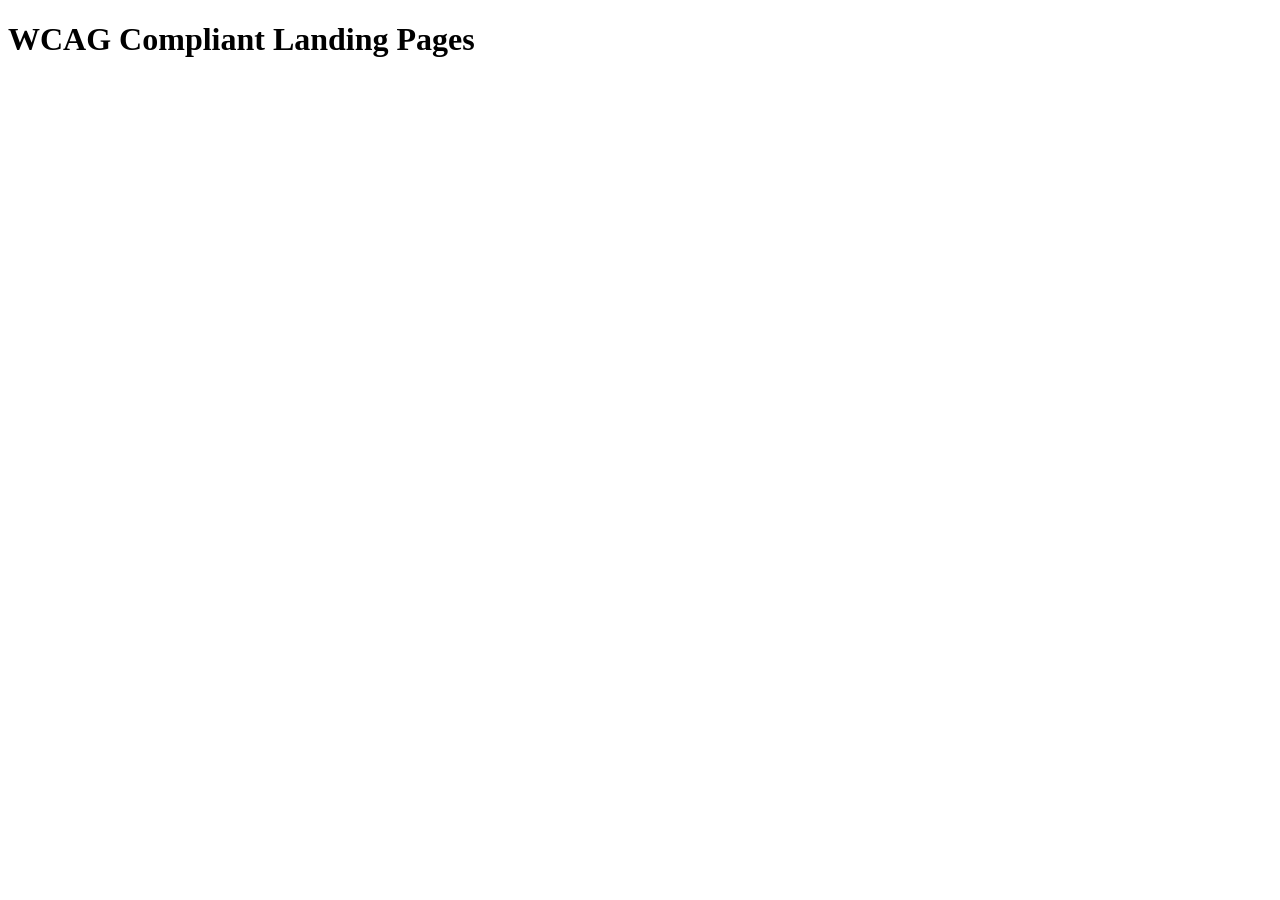
==== index.html @ 51054ad3 "Initial Commit" ====
<!doctype html>
<html lang="en">
  <head>
    <meta charset="UTF-8" />
    <meta name="viewport" content="width=device-width, initial-scale=1.0" />
    <title>Home</title>
  </head>
  <body>
    <h1>WCAG Compliant Landing Pages</h1>
  </body>
</html>
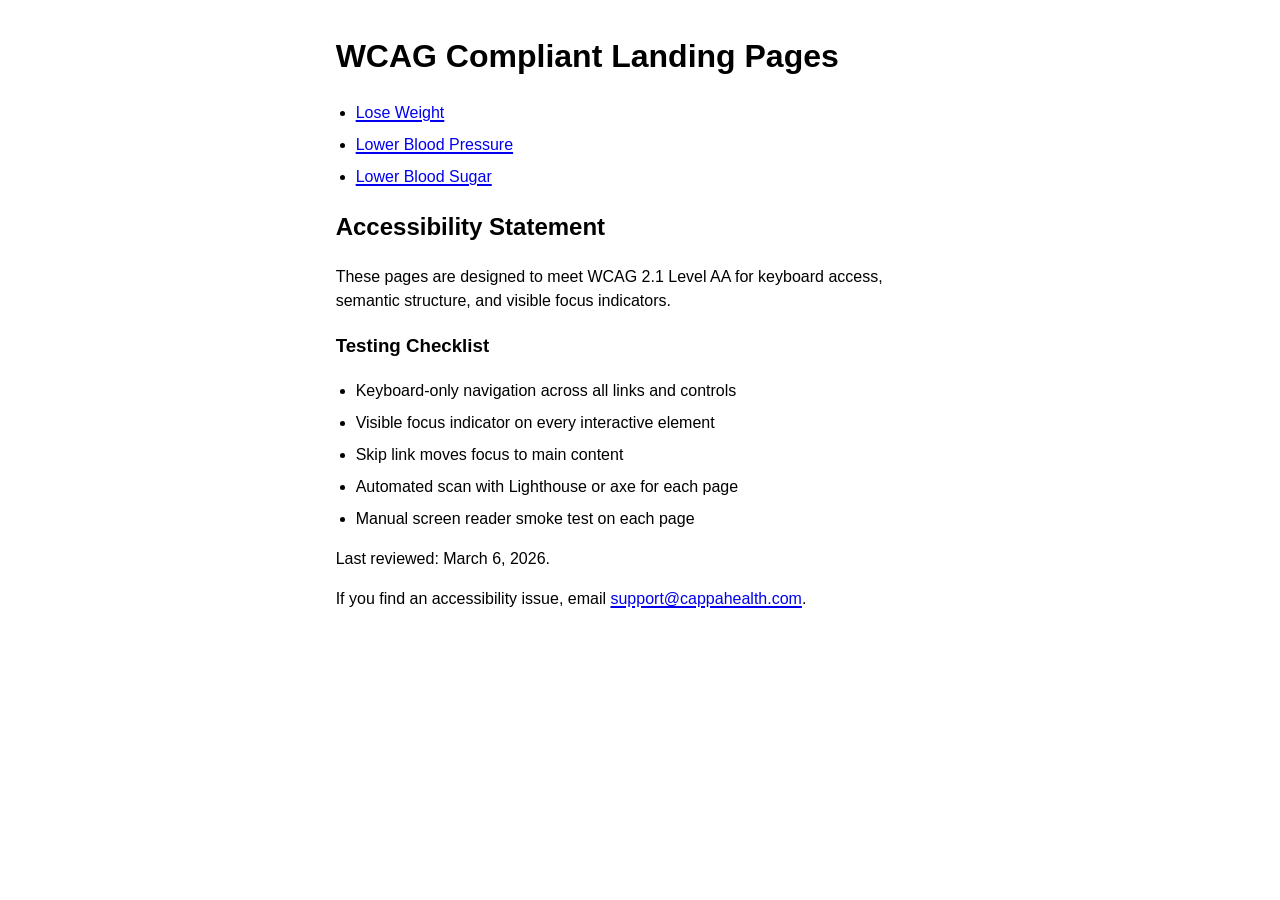
==== commit 019ede4f: "building initial layout" ====
--- a/index.html
+++ b/index.html
@@ -4,8 +4,50 @@
     <meta charset="UTF-8" />
     <meta name="viewport" content="width=device-width, initial-scale=1.0" />
     <title>Home</title>
+    <link rel="stylesheet" href="web.css" />
   </head>
   <body>
-    <h1>WCAG Compliant Landing Pages</h1>
+    <a class="skip-link" href="#main-content">Skip to main content</a>
+    <main id="main-content">
+      <h1>WCAG Compliant Landing Pages</h1>
+      <nav aria-label="Program landing pages">
+        <ul>
+          <li>
+            <a href="program_landings/lose_weight.html">Lose Weight</a>
+          </li>
+          <li>
+            <a href="program_landings/lower_blood_pressure.html"
+              >Lower Blood Pressure</a
+            >
+          </li>
+          <li>
+            <a href="program_landings/lower_blood_sugar.html"
+              >Lower Blood Sugar</a
+            >
+          </li>
+        </ul>
+      </nav>
+
+      <section aria-labelledby="accessibility-statement-title">
+        <h2 id="accessibility-statement-title">Accessibility Statement</h2>
+        <p>
+          These pages are designed to meet WCAG 2.1 Level AA for keyboard
+          access, semantic structure, and visible focus indicators.
+        </p>
+        <h3>Testing Checklist</h3>
+        <ul>
+          <li>Keyboard-only navigation across all links and controls</li>
+          <li>Visible focus indicator on every interactive element</li>
+          <li>Skip link moves focus to main content</li>
+          <li>Automated scan with Lighthouse or axe for each page</li>
+          <li>Manual screen reader smoke test on each page</li>
+        </ul>
+        <p>Last reviewed: March 6, 2026.</p>
+        <p>
+          If you find an accessibility issue, email
+          <a href="mailto:support@cappahealth.com">support@cappahealth.com</a>.
+        </p>
+      </section>
+    </main>
   </body>
 </html>
--- a/web.css
+++ b/web.css
@@ -0,0 +1,55 @@
+* {
+  box-sizing: border-box;
+}
+
+html,
+body {
+  margin: 0;
+  padding: 0;
+}
+
+body {
+  font-family:
+    -apple-system, BlinkMacSystemFont, "Segoe UI", Roboto, Helvetica, Arial,
+    sans-serif;
+  line-height: 1.5;
+  max-width: 72ch;
+  margin: 0 auto;
+  padding: 2rem 1rem;
+}
+
+h1 {
+  margin-top: 0;
+}
+
+a {
+  text-decoration-thickness: 0.12em;
+  text-underline-offset: 0.15em;
+}
+
+a:focus-visible,
+.skip-link:focus-visible {
+  outline: 3px solid currentColor;
+  outline-offset: 3px;
+}
+
+.skip-link {
+  position: absolute;
+  left: -9999px;
+  top: auto;
+}
+
+.skip-link:focus,
+.skip-link:focus-visible {
+  left: 1rem;
+  top: 1rem;
+  padding: 0.5rem 0.75rem;
+}
+
+ul {
+  padding-left: 1.25rem;
+}
+
+li + li {
+  margin-top: 0.5rem;
+}
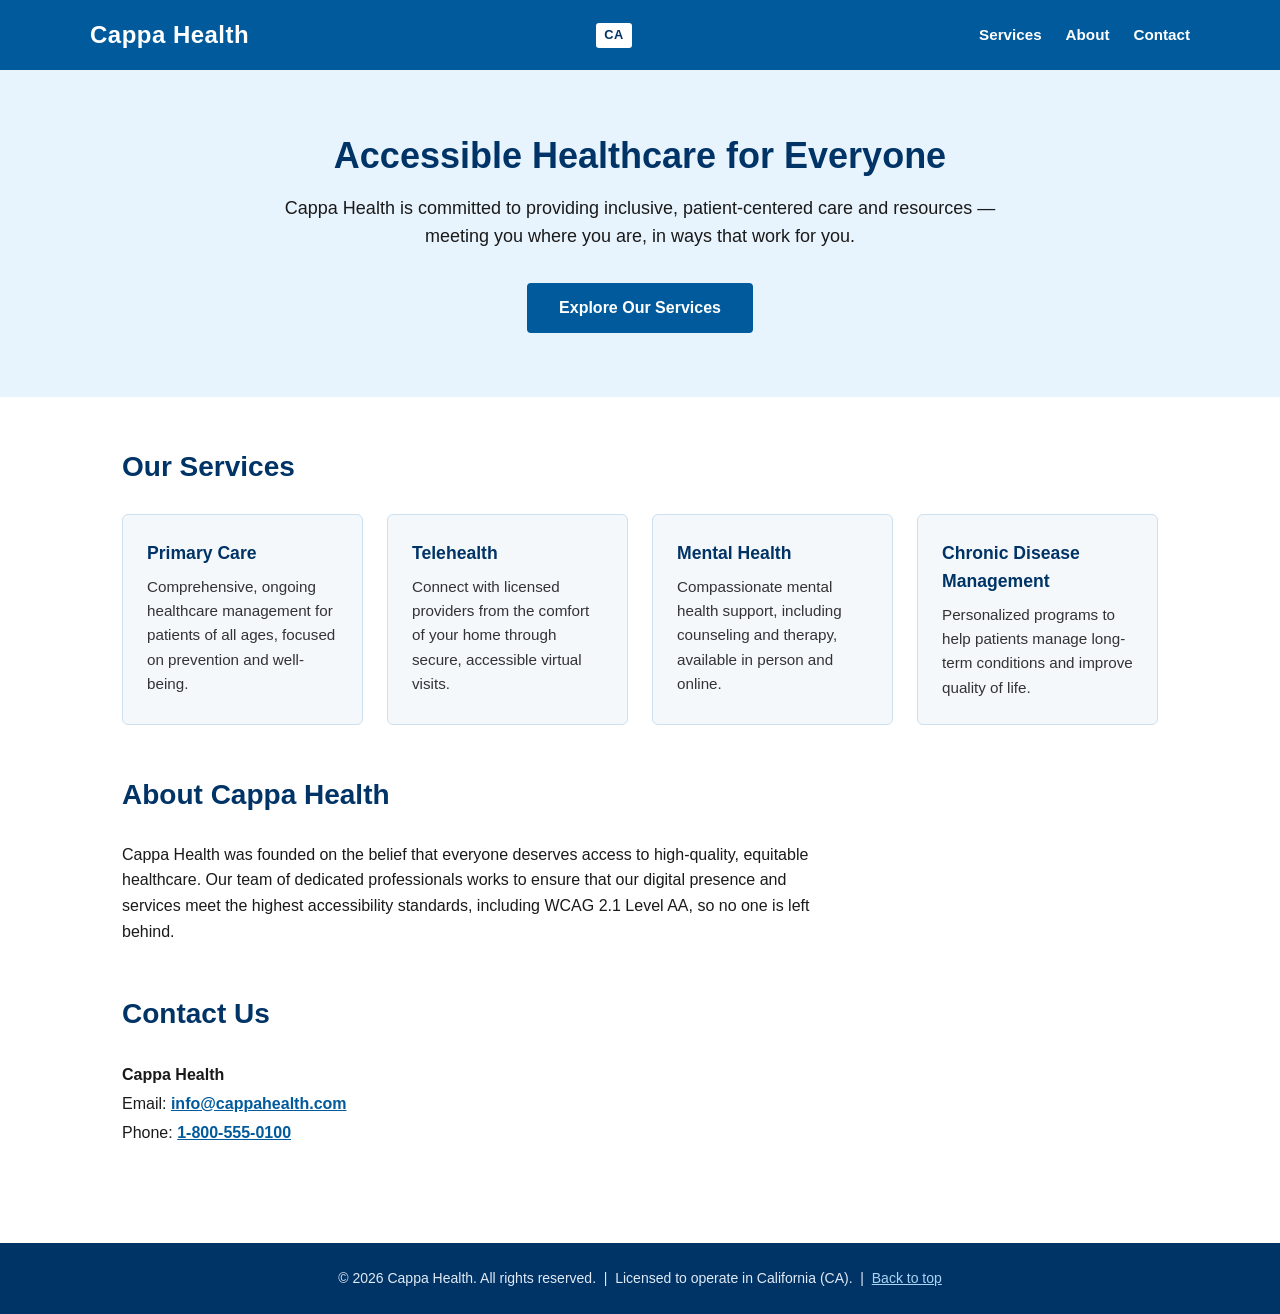
==== commit 496f77d1: "Add landing-config.js with stateSymbol and wire it into index.html/web.css Co-authored-by: JerryEden" ====
--- a/index.html
+++ b/index.html
@@ -1,53 +1,152 @@
-<!doctype html>
+<!DOCTYPE html>
 <html lang="en">
   <head>
     <meta charset="UTF-8" />
     <meta name="viewport" content="width=device-width, initial-scale=1.0" />
-    <title>Home</title>
+    <meta name="description" content="Cappa Health — WCAG-compliant healthcare services and resources for patients and providers." />
+    <title>Cappa Health</title>
     <link rel="stylesheet" href="web.css" />
+    <!-- Landing configuration — load before page scripts -->
+    <script src="landing-config.js"></script>
   </head>
   <body>
+
+    <!-- Skip navigation link (WCAG 2.4.1) -->
     <a class="skip-link" href="#main-content">Skip to main content</a>
+
+    <!-- ===== Header ===== -->
+    <header role="banner">
+      <div class="header-inner">
+        <a class="site-logo" href="/" aria-label="Cappa Health home">Cappa Health</a>
+        <span id="state-badge" class="state-badge" aria-label="State: California" title="California" data-config="stateSymbol">CA</span>
+        <nav aria-label="Main navigation">
+          <ul>
+            <li><a href="#services">Services</a></li>
+            <li><a href="#about">About</a></li>
+            <li><a href="#contact">Contact</a></li>
+          </ul>
+        </nav>
+      </div>
+    </header>
+
+    <!-- ===== Hero ===== -->
+    <section class="hero" aria-labelledby="hero-heading">
+      <div class="hero-inner">
+        <h1 id="hero-heading">Accessible Healthcare for Everyone</h1>
+        <p>
+          Cappa Health is committed to providing inclusive, patient-centered care
+          and resources — meeting you where you are, in ways that work for you.
+        </p>
+        <a class="btn-primary" href="#services">Explore Our Services</a>
+      </div>
+    </section>
+
+    <!-- ===== Main Content ===== -->
     <main id="main-content">
-      <h1>WCAG Compliant Landing Pages</h1>
-      <nav aria-label="Program landing pages">
-        <ul>
-          <li>
-            <a href="program_landings/lose_weight.html">Lose Weight</a>
-          </li>
-          <li>
-            <a href="program_landings/lower_blood_pressure.html"
-              >Lower Blood Pressure</a
-            >
-          </li>
-          <li>
-            <a href="program_landings/lower_blood_sugar.html"
-              >Lower Blood Sugar</a
-            >
-          </li>
-        </ul>
-      </nav>
 
-      <section aria-labelledby="accessibility-statement-title">
-        <h2 id="accessibility-statement-title">Accessibility Statement</h2>
+      <!-- Services -->
+      <section id="services" class="services" aria-labelledby="services-heading">
+        <h2 id="services-heading">Our Services</h2>
+        <div class="services-grid">
+          <article class="service-card">
+            <h3>Primary Care</h3>
+            <p>Comprehensive, ongoing healthcare management for patients of all ages, focused on prevention and well-being.</p>
+          </article>
+          <article class="service-card">
+            <h3>Telehealth</h3>
+            <p>Connect with licensed providers from the comfort of your home through secure, accessible virtual visits.</p>
+          </article>
+          <article class="service-card">
+            <h3>Mental Health</h3>
+            <p>Compassionate mental health support, including counseling and therapy, available in person and online.</p>
+          </article>
+          <article class="service-card">
+            <h3>Chronic Disease Management</h3>
+            <p>Personalized programs to help patients manage long-term conditions and improve quality of life.</p>
+          </article>
+        </div>
+      </section>
+
+      <!-- About -->
+      <section id="about" class="about" aria-labelledby="about-heading">
+        <h2 id="about-heading">About Cappa Health</h2>
         <p>
-          These pages are designed to meet WCAG 2.1 Level AA for keyboard
-          access, semantic structure, and visible focus indicators.
-        </p>
-        <h3>Testing Checklist</h3>
-        <ul>
-          <li>Keyboard-only navigation across all links and controls</li>
-          <li>Visible focus indicator on every interactive element</li>
-          <li>Skip link moves focus to main content</li>
-          <li>Automated scan with Lighthouse or axe for each page</li>
-          <li>Manual screen reader smoke test on each page</li>
-        </ul>
-        <p>Last reviewed: March 6, 2026.</p>
-        <p>
-          If you find an accessibility issue, email
-          <a href="mailto:support@cappahealth.com">support@cappahealth.com</a>.
+          Cappa Health was founded on the belief that everyone deserves access to
+          high-quality, equitable healthcare. Our team of dedicated professionals
+          works to ensure that our digital presence and services meet the highest
+          accessibility standards, including WCAG 2.1 Level AA, so no one is left
+          behind.
         </p>
       </section>
+
+      <!-- Contact -->
+      <section id="contact" class="contact" aria-labelledby="contact-heading">
+        <h2 id="contact-heading">Contact Us</h2>
+        <address>
+          <strong>Cappa Health</strong><br />
+          Email: <a id="contact-email" href="mailto:info@cappahealth.com">info@cappahealth.com</a><br />
+          Phone: <a id="contact-phone" href="tel:+18005550100">1-800-555-0100</a>
+        </address>
+      </section>
+
     </main>
+
+    <!-- ===== Footer ===== -->
+    <footer role="contentinfo">
+      <p>
+        &copy; <span id="year"></span> <span id="footer-org">Cappa Health</span>. All rights reserved.
+        &nbsp;|&nbsp;
+        <span id="state-notice">Licensed to operate in California (CA).</span>
+        &nbsp;|&nbsp;
+        <a href="#main-content">Back to top</a>
+      </p>
+    </footer>
+
+    <script>
+      // Apply landing configuration values to the page.
+      (function applyConfig(cfg) {
+        // Year in footer copyright
+        document.getElementById('year').textContent = new Date().getFullYear();
+
+        // Page <title> with state symbol
+        document.title = cfg.orgName + ' — ' + cfg.stateSymbol;
+
+        // Header logo text
+        var logo = document.querySelector('.site-logo');
+        if (logo) logo.textContent = cfg.orgName;
+
+        // State badge in header
+        var stateBadge = document.getElementById('state-badge');
+        if (stateBadge) {
+          stateBadge.textContent = cfg.stateSymbol;
+          stateBadge.setAttribute('title', cfg.stateName);
+          stateBadge.setAttribute('aria-label', 'State: ' + cfg.stateName);
+        }
+
+        // Contact section
+        var emailLink = document.getElementById('contact-email');
+        if (emailLink) {
+          emailLink.href = 'mailto:' + cfg.contactEmail;
+          emailLink.textContent = cfg.contactEmail;
+        }
+        var phoneLink = document.getElementById('contact-phone');
+        if (phoneLink) {
+          phoneLink.href = 'tel:' + cfg.contactPhoneHref;
+          phoneLink.textContent = cfg.contactPhone;
+        }
+
+        // Footer state licensing notice
+        var stateNotice = document.getElementById('state-notice');
+        if (stateNotice) {
+          stateNotice.textContent =
+            'Licensed to operate in ' + cfg.stateName + ' (' + cfg.stateSymbol + ').';
+        }
+
+        // Footer org name
+        var footerOrg = document.getElementById('footer-org');
+        if (footerOrg) footerOrg.textContent = cfg.orgName;
+      }(LANDING_CONFIG));
+    </script>
+
   </body>
 </html>
--- a/web.css
+++ b/web.css
@@ -1,55 +1,263 @@
-* {
+/* web.css — Cappa Health Landing Page Styles (WCAG 2.1 AA compliant) */
+
+/* ===== Reset & Base ===== */
+*, *::before, *::after {
   box-sizing: border-box;
-}
-
-html,
-body {
   margin: 0;
   padding: 0;
 }
 
+html {
+  font-size: 100%;
+  scroll-behavior: smooth;
+}
+
 body {
-  font-family:
-    -apple-system, BlinkMacSystemFont, "Segoe UI", Roboto, Helvetica, Arial,
-    sans-serif;
-  line-height: 1.5;
-  max-width: 72ch;
-  margin: 0 auto;
-  padding: 2rem 1rem;
-}
-
-h1 {
-  margin-top: 0;
-}
-
-a {
-  text-decoration-thickness: 0.12em;
-  text-underline-offset: 0.15em;
-}
-
-a:focus-visible,
-.skip-link:focus-visible {
-  outline: 3px solid currentColor;
-  outline-offset: 3px;
-}
-
+  font-family: 'Segoe UI', Arial, sans-serif;
+  font-size: 1rem;
+  line-height: 1.6;
+  color: #1a1a1a;
+  background-color: #ffffff;
+}
+
+/* ===== Skip Navigation (WCAG 2.4.1) ===== */
 .skip-link {
   position: absolute;
-  left: -9999px;
-  top: auto;
-}
-
-.skip-link:focus,
-.skip-link:focus-visible {
-  left: 1rem;
-  top: 1rem;
-  padding: 0.5rem 0.75rem;
-}
-
-ul {
-  padding-left: 1.25rem;
-}
-
-li + li {
-  margin-top: 0.5rem;
-}
+  top: -3rem;
+  left: 0;
+  background: #005a9c;
+  color: #ffffff;
+  padding: 0.5rem 1rem;
+  text-decoration: none;
+  font-weight: 700;
+  z-index: 100;
+  border-radius: 0 0 4px 0;
+}
+
+.skip-link:focus {
+  top: 0;
+}
+
+/* ===== Focus Indicator (WCAG 2.4.7) ===== */
+:focus-visible {
+  outline: 3px solid #005a9c;
+  outline-offset: 2px;
+}
+
+/* ===== State Badge ===== */
+.state-badge {
+  display: inline-block;
+  background-color: #ffffff;
+  color: #003366;
+  font-size: 0.8rem;
+  font-weight: 800;
+  letter-spacing: 0.05em;
+  padding: 0.15rem 0.5rem;
+  border-radius: 3px;
+  vertical-align: middle;
+  cursor: default;
+  user-select: none;
+}
+
+/* ===== Header / Navigation ===== */
+header {
+  background-color: #005a9c;
+  color: #ffffff;
+  padding: 1rem 2rem;
+}
+
+.header-inner {
+  max-width: 1100px;
+  margin: 0 auto;
+  display: flex;
+  align-items: center;
+  justify-content: space-between;
+  flex-wrap: wrap;
+  gap: 1rem;
+}
+
+.site-logo {
+  font-size: 1.5rem;
+  font-weight: 700;
+  color: #ffffff;
+  text-decoration: none;
+  letter-spacing: 0.02em;
+}
+
+.site-logo:focus-visible {
+  outline-color: #ffffff;
+}
+
+nav[aria-label="Main navigation"] ul {
+  list-style: none;
+  display: flex;
+  gap: 1.5rem;
+  flex-wrap: wrap;
+}
+
+nav[aria-label="Main navigation"] a {
+  color: #ffffff;
+  text-decoration: none;
+  font-weight: 600;
+  font-size: 0.95rem;
+  border-bottom: 2px solid transparent;
+  padding-bottom: 2px;
+  transition: border-color 0.2s ease;
+}
+
+nav[aria-label="Main navigation"] a:hover,
+nav[aria-label="Main navigation"] a:focus-visible {
+  border-bottom-color: #ffffff;
+}
+
+/* ===== Hero Section ===== */
+.hero {
+  background-color: #e8f4fd;
+  padding: 4rem 2rem;
+  text-align: center;
+}
+
+.hero-inner {
+  max-width: 760px;
+  margin: 0 auto;
+}
+
+.hero h1 {
+  font-size: 2.25rem;
+  font-weight: 800;
+  color: #003366;
+  line-height: 1.2;
+  margin-bottom: 1rem;
+}
+
+.hero p {
+  font-size: 1.125rem;
+  color: #1a1a1a;
+  margin-bottom: 2rem;
+}
+
+.btn-primary {
+  display: inline-block;
+  background-color: #005a9c;
+  color: #ffffff;
+  padding: 0.75rem 2rem;
+  border-radius: 4px;
+  text-decoration: none;
+  font-weight: 700;
+  font-size: 1rem;
+  transition: background-color 0.2s ease;
+}
+
+.btn-primary:hover {
+  background-color: #003f6e;
+}
+
+/* ===== Main Content ===== */
+main {
+  max-width: 1100px;
+  margin: 0 auto;
+  padding: 3rem 2rem;
+}
+
+/* ===== Services Section ===== */
+.services h2,
+.about h2,
+.contact h2 {
+  font-size: 1.75rem;
+  color: #003366;
+  margin-bottom: 1.5rem;
+  font-weight: 700;
+}
+
+.services-grid {
+  display: grid;
+  grid-template-columns: repeat(auto-fit, minmax(220px, 1fr));
+  gap: 1.5rem;
+  margin-bottom: 3rem;
+}
+
+.service-card {
+  background-color: #f4f8fb;
+  border: 1px solid #cce0f0;
+  border-radius: 6px;
+  padding: 1.5rem;
+}
+
+.service-card h3 {
+  font-size: 1.1rem;
+  color: #003366;
+  margin-bottom: 0.5rem;
+  font-weight: 700;
+}
+
+.service-card p {
+  font-size: 0.95rem;
+  color: #333333;
+}
+
+/* ===== About Section ===== */
+.about {
+  margin-bottom: 3rem;
+}
+
+.about p {
+  font-size: 1rem;
+  color: #1a1a1a;
+  max-width: 720px;
+}
+
+/* ===== Contact Section ===== */
+.contact {
+  margin-bottom: 3rem;
+}
+
+.contact address {
+  font-style: normal;
+  font-size: 1rem;
+  color: #1a1a1a;
+  line-height: 1.8;
+}
+
+.contact a {
+  color: #005a9c;
+  font-weight: 600;
+}
+
+.contact a:hover {
+  text-decoration: underline;
+}
+
+/* ===== Footer ===== */
+footer {
+  background-color: #003366;
+  color: #e0eaf5;
+  text-align: center;
+  padding: 1.5rem 2rem;
+  font-size: 0.875rem;
+}
+
+footer a {
+  color: #aad4f5;
+  text-decoration: underline;
+}
+
+footer a:hover {
+  color: #ffffff;
+}
+
+/* ===== Responsive ===== */
+@media (max-width: 600px) {
+  .hero h1 {
+    font-size: 1.75rem;
+  }
+
+  .services h2,
+  .about h2,
+  .contact h2 {
+    font-size: 1.4rem;
+  }
+
+  nav[aria-label="Main navigation"] ul {
+    gap: 1rem;
+  }
+}
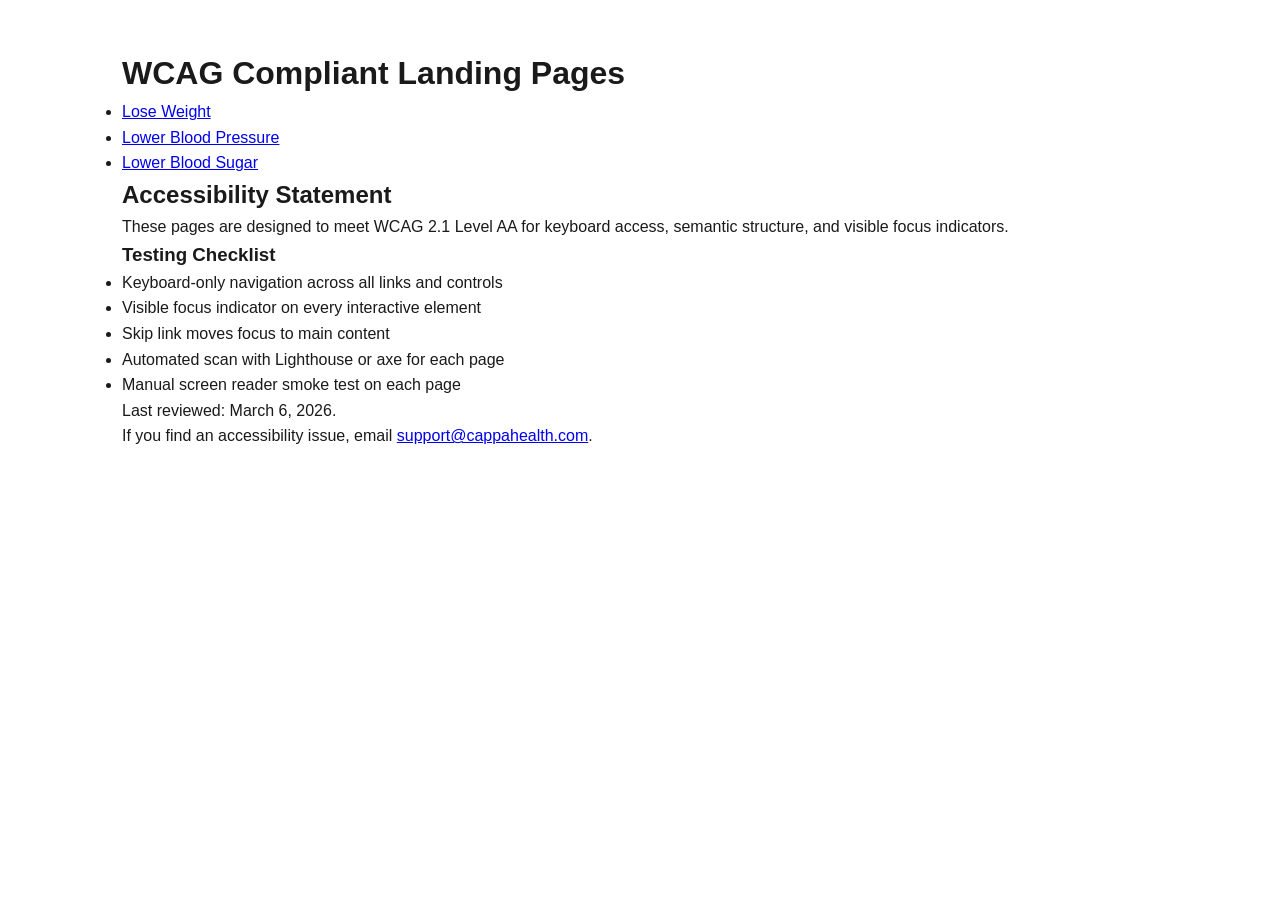
==== commit cc5fdc92: "restored index.html" ====
--- a/index.html
+++ b/index.html
@@ -1,152 +1,53 @@
-<!DOCTYPE html>
+<!doctype html>
 <html lang="en">
   <head>
     <meta charset="UTF-8" />
     <meta name="viewport" content="width=device-width, initial-scale=1.0" />
-    <meta name="description" content="Cappa Health — WCAG-compliant healthcare services and resources for patients and providers." />
-    <title>Cappa Health</title>
+    <title>Home</title>
     <link rel="stylesheet" href="web.css" />
-    <!-- Landing configuration — load before page scripts -->
-    <script src="landing-config.js"></script>
   </head>
   <body>
+    <a class="skip-link" href="#main-content">Skip to main content</a>
+    <main id="main-content">
+      <h1>WCAG Compliant Landing Pages</h1>
+      <nav aria-label="Program landing pages">
+        <ul>
+          <li>
+            <a href="program_landings/lose_weight.html">Lose Weight</a>
+          </li>
+          <li>
+            <a href="program_landings/lower_blood_pressure.html"
+              >Lower Blood Pressure</a
+            >
+          </li>
+          <li>
+            <a href="program_landings/lower_blood_sugar.html"
+              >Lower Blood Sugar</a
+            >
+          </li>
+        </ul>
+      </nav>
 
-    <!-- Skip navigation link (WCAG 2.4.1) -->
-    <a class="skip-link" href="#main-content">Skip to main content</a>
-
-    <!-- ===== Header ===== -->
-    <header role="banner">
-      <div class="header-inner">
-        <a class="site-logo" href="/" aria-label="Cappa Health home">Cappa Health</a>
-        <span id="state-badge" class="state-badge" aria-label="State: California" title="California" data-config="stateSymbol">CA</span>
-        <nav aria-label="Main navigation">
-          <ul>
-            <li><a href="#services">Services</a></li>
-            <li><a href="#about">About</a></li>
-            <li><a href="#contact">Contact</a></li>
-          </ul>
-        </nav>
-      </div>
-    </header>
-
-    <!-- ===== Hero ===== -->
-    <section class="hero" aria-labelledby="hero-heading">
-      <div class="hero-inner">
-        <h1 id="hero-heading">Accessible Healthcare for Everyone</h1>
+      <section aria-labelledby="accessibility-statement-title">
+        <h2 id="accessibility-statement-title">Accessibility Statement</h2>
         <p>
-          Cappa Health is committed to providing inclusive, patient-centered care
-          and resources — meeting you where you are, in ways that work for you.
+          These pages are designed to meet WCAG 2.1 Level AA for keyboard
+          access, semantic structure, and visible focus indicators.
         </p>
-        <a class="btn-primary" href="#services">Explore Our Services</a>
-      </div>
-    </section>
-
-    <!-- ===== Main Content ===== -->
-    <main id="main-content">
-
-      <!-- Services -->
-      <section id="services" class="services" aria-labelledby="services-heading">
-        <h2 id="services-heading">Our Services</h2>
-        <div class="services-grid">
-          <article class="service-card">
-            <h3>Primary Care</h3>
-            <p>Comprehensive, ongoing healthcare management for patients of all ages, focused on prevention and well-being.</p>
-          </article>
-          <article class="service-card">
-            <h3>Telehealth</h3>
-            <p>Connect with licensed providers from the comfort of your home through secure, accessible virtual visits.</p>
-          </article>
-          <article class="service-card">
-            <h3>Mental Health</h3>
-            <p>Compassionate mental health support, including counseling and therapy, available in person and online.</p>
-          </article>
-          <article class="service-card">
-            <h3>Chronic Disease Management</h3>
-            <p>Personalized programs to help patients manage long-term conditions and improve quality of life.</p>
-          </article>
-        </div>
-      </section>
-
-      <!-- About -->
-      <section id="about" class="about" aria-labelledby="about-heading">
-        <h2 id="about-heading">About Cappa Health</h2>
+        <h3>Testing Checklist</h3>
+        <ul>
+          <li>Keyboard-only navigation across all links and controls</li>
+          <li>Visible focus indicator on every interactive element</li>
+          <li>Skip link moves focus to main content</li>
+          <li>Automated scan with Lighthouse or axe for each page</li>
+          <li>Manual screen reader smoke test on each page</li>
+        </ul>
+        <p>Last reviewed: March 6, 2026.</p>
         <p>
-          Cappa Health was founded on the belief that everyone deserves access to
-          high-quality, equitable healthcare. Our team of dedicated professionals
-          works to ensure that our digital presence and services meet the highest
-          accessibility standards, including WCAG 2.1 Level AA, so no one is left
-          behind.
+          If you find an accessibility issue, email
+          <a href="mailto:support@cappahealth.com">support@cappahealth.com</a>.
         </p>
       </section>
-
-      <!-- Contact -->
-      <section id="contact" class="contact" aria-labelledby="contact-heading">
-        <h2 id="contact-heading">Contact Us</h2>
-        <address>
-          <strong>Cappa Health</strong><br />
-          Email: <a id="contact-email" href="mailto:info@cappahealth.com">info@cappahealth.com</a><br />
-          Phone: <a id="contact-phone" href="tel:+18005550100">1-800-555-0100</a>
-        </address>
-      </section>
-
     </main>
-
-    <!-- ===== Footer ===== -->
-    <footer role="contentinfo">
-      <p>
-        &copy; <span id="year"></span> <span id="footer-org">Cappa Health</span>. All rights reserved.
-        &nbsp;|&nbsp;
-        <span id="state-notice">Licensed to operate in California (CA).</span>
-        &nbsp;|&nbsp;
-        <a href="#main-content">Back to top</a>
-      </p>
-    </footer>
-
-    <script>
-      // Apply landing configuration values to the page.
-      (function applyConfig(cfg) {
-        // Year in footer copyright
-        document.getElementById('year').textContent = new Date().getFullYear();
-
-        // Page <title> with state symbol
-        document.title = cfg.orgName + ' — ' + cfg.stateSymbol;
-
-        // Header logo text
-        var logo = document.querySelector('.site-logo');
-        if (logo) logo.textContent = cfg.orgName;
-
-        // State badge in header
-        var stateBadge = document.getElementById('state-badge');
-        if (stateBadge) {
-          stateBadge.textContent = cfg.stateSymbol;
-          stateBadge.setAttribute('title', cfg.stateName);
-          stateBadge.setAttribute('aria-label', 'State: ' + cfg.stateName);
-        }
-
-        // Contact section
-        var emailLink = document.getElementById('contact-email');
-        if (emailLink) {
-          emailLink.href = 'mailto:' + cfg.contactEmail;
-          emailLink.textContent = cfg.contactEmail;
-        }
-        var phoneLink = document.getElementById('contact-phone');
-        if (phoneLink) {
-          phoneLink.href = 'tel:' + cfg.contactPhoneHref;
-          phoneLink.textContent = cfg.contactPhone;
-        }
-
-        // Footer state licensing notice
-        var stateNotice = document.getElementById('state-notice');
-        if (stateNotice) {
-          stateNotice.textContent =
-            'Licensed to operate in ' + cfg.stateName + ' (' + cfg.stateSymbol + ').';
-        }
-
-        // Footer org name
-        var footerOrg = document.getElementById('footer-org');
-        if (footerOrg) footerOrg.textContent = cfg.orgName;
-      }(LANDING_CONFIG));
-    </script>
-
   </body>
 </html>
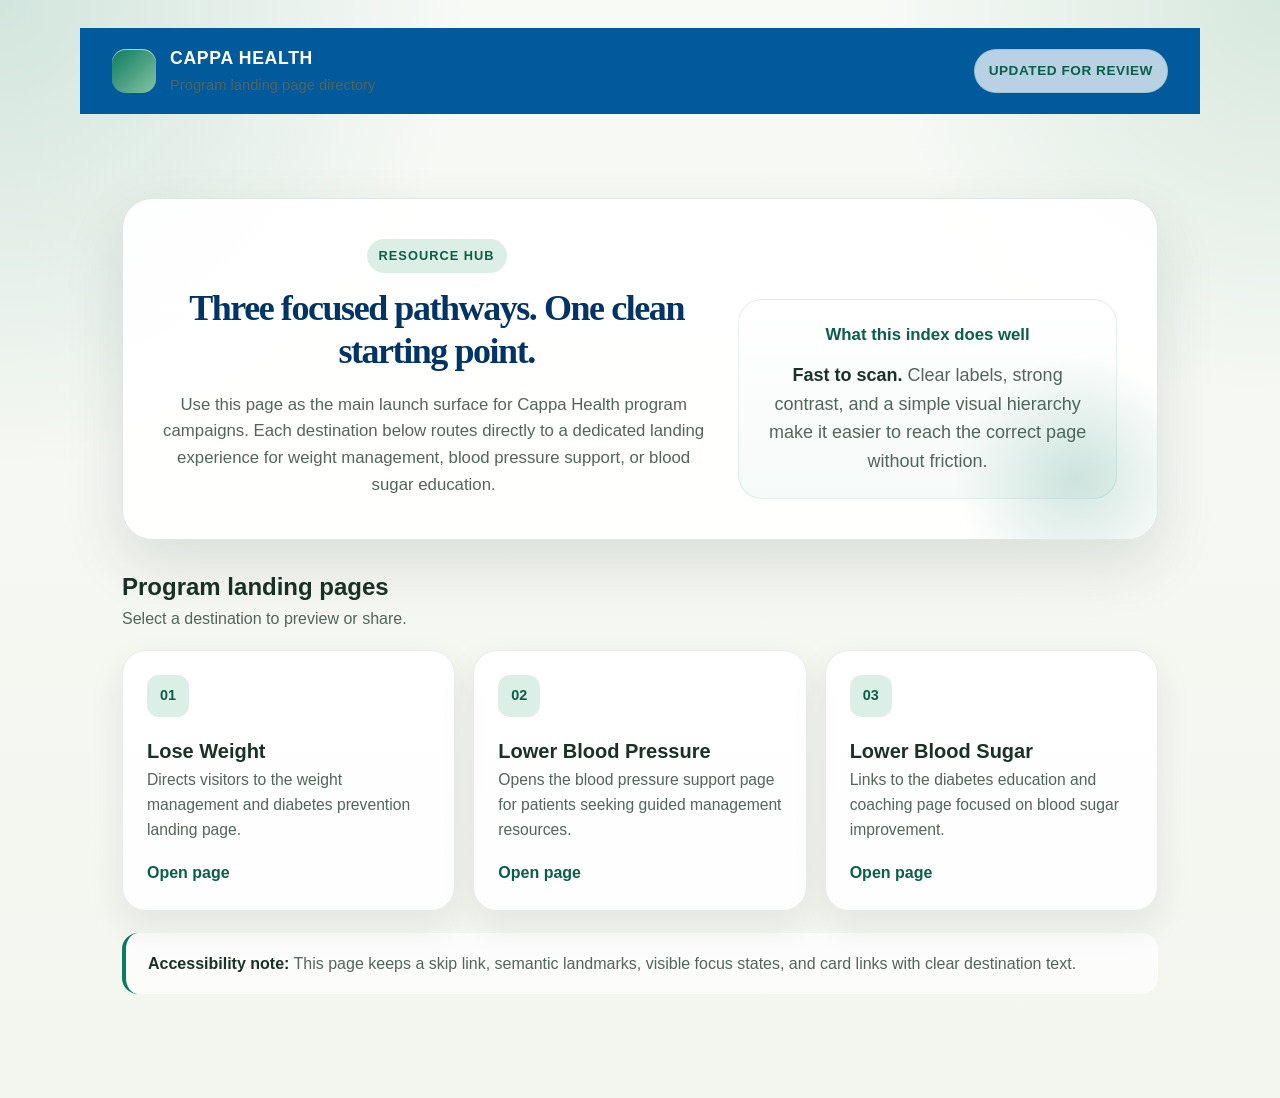
==== commit 3a1adca2: "styled index.html" ====
--- a/index.html
+++ b/index.html
@@ -3,51 +3,411 @@
   <head>
     <meta charset="UTF-8" />
     <meta name="viewport" content="width=device-width, initial-scale=1.0" />
-    <title>Home</title>
+    <title>Cappa Health Program Landing Pages</title>
     <link rel="stylesheet" href="web.css" />
+    <style>
+      :root {
+        --page-bg: #f3f5ef;
+        --panel-bg: rgba(255, 255, 255, 0.92);
+        --panel-border: rgba(21, 55, 44, 0.12);
+        --ink: #193126;
+        --muted: #53645c;
+        --accent: #0d7a5f;
+        --accent-deep: #0b5e49;
+        --accent-soft: #dcefe6;
+        --shadow: 0 24px 60px rgba(25, 49, 38, 0.12);
+      }
+
+      body {
+        margin: 0;
+        min-height: 100vh;
+        font-family: "Avenir Next", "Segoe UI", sans-serif;
+        color: var(--ink);
+        background:
+          radial-gradient(
+            circle at top left,
+            rgba(13, 122, 95, 0.16),
+            transparent 28%
+          ),
+          radial-gradient(
+            circle at top right,
+            rgba(182, 214, 199, 0.5),
+            transparent 24%
+          ),
+          linear-gradient(180deg, #f8faf6 0%, var(--page-bg) 100%);
+      }
+
+      .skip-link {
+        z-index: 20;
+      }
+
+      .page-shell {
+        width: min(1120px, calc(100% - 32px));
+        margin: 0 auto;
+        padding: 28px 0 56px;
+      }
+
+      .masthead {
+        display: flex;
+        align-items: center;
+        justify-content: space-between;
+        gap: 16px;
+        margin-bottom: 36px;
+      }
+
+      .brand {
+        display: flex;
+        align-items: center;
+        gap: 14px;
+      }
+
+      .brand-mark {
+        width: 44px;
+        height: 44px;
+        border-radius: 14px;
+        background: linear-gradient(135deg, var(--accent) 0%, #83c5a2 100%);
+        box-shadow: inset 0 1px 0 rgba(255, 255, 255, 0.6);
+      }
+
+      .brand-copy {
+        display: grid;
+        gap: 2px;
+      }
+
+      .brand-name {
+        font-size: 1.1rem;
+        font-weight: 800;
+        letter-spacing: 0.04em;
+        text-transform: uppercase;
+      }
+
+      .brand-note {
+        color: var(--muted);
+        font-size: 0.92rem;
+      }
+
+      .status-pill {
+        padding: 10px 14px;
+        border: 1px solid rgba(13, 122, 95, 0.16);
+        border-radius: 999px;
+        background: rgba(255, 255, 255, 0.72);
+        color: var(--accent-deep);
+        font-size: 0.85rem;
+        font-weight: 700;
+        letter-spacing: 0.04em;
+        text-transform: uppercase;
+      }
+
+      .hero {
+        position: relative;
+        overflow: hidden;
+        padding: 40px;
+        border: 1px solid var(--panel-border);
+        border-radius: 30px;
+        background: var(--panel-bg);
+        box-shadow: var(--shadow);
+      }
+
+      .hero::after {
+        content: "";
+        position: absolute;
+        inset: auto -40px -60px auto;
+        width: 240px;
+        height: 240px;
+        border-radius: 50%;
+        background: radial-gradient(
+          circle,
+          rgba(13, 122, 95, 0.18) 0%,
+          rgba(13, 122, 95, 0) 72%
+        );
+        pointer-events: none;
+      }
+
+      .hero-grid {
+        position: relative;
+        display: grid;
+        grid-template-columns: minmax(0, 1.3fr) minmax(280px, 0.9fr);
+        gap: 28px;
+        align-items: end;
+      }
+
+      .eyebrow {
+        display: inline-block;
+        margin-bottom: 14px;
+        padding: 7px 12px;
+        border-radius: 999px;
+        background: var(--accent-soft);
+        color: var(--accent-deep);
+        font-size: 0.8rem;
+        font-weight: 700;
+        letter-spacing: 0.08em;
+        text-transform: uppercase;
+      }
+
+      h1 {
+        margin: 0;
+        font-family: "Iowan Old Style", "Palatino Linotype", serif;
+        font-size: clamp(2.6rem, 6vw, 4.8rem);
+        line-height: 0.96;
+        letter-spacing: -0.04em;
+      }
+
+      .hero-copy p {
+        max-width: 58ch;
+        margin: 18px 0 0;
+        color: var(--muted);
+        font-size: 1.05rem;
+      }
+
+      .hero-panel {
+        padding: 22px;
+        border-radius: 24px;
+        background: linear-gradient(180deg, #ffffff 0%, #f6faf8 100%);
+        border: 1px solid rgba(13, 122, 95, 0.1);
+      }
+
+      .hero-panel h2 {
+        margin: 0 0 12px;
+        font-size: 1.05rem;
+        color: var(--accent-deep);
+      }
+
+      .hero-panel p {
+        margin: 0;
+        color: var(--muted);
+      }
+
+      .hero-panel strong {
+        color: var(--ink);
+      }
+
+      .programs {
+        margin-top: 28px;
+      }
+
+      .section-heading {
+        display: flex;
+        align-items: end;
+        justify-content: space-between;
+        gap: 16px;
+        margin-bottom: 18px;
+      }
+
+      .section-heading h2 {
+        margin: 0;
+        font-size: 1.5rem;
+        color: var(--ink);
+      }
+
+      .section-heading p {
+        margin: 0;
+        color: var(--muted);
+      }
+
+      .program-grid {
+        display: grid;
+        grid-template-columns: repeat(3, minmax(0, 1fr));
+        gap: 18px;
+      }
+
+      .program-card {
+        display: grid;
+        gap: 18px;
+        padding: 24px;
+        border-radius: 24px;
+        background: rgba(255, 255, 255, 0.9);
+        border: 1px solid rgba(21, 55, 44, 0.09);
+        box-shadow: 0 14px 36px rgba(25, 49, 38, 0.08);
+        text-decoration: none;
+        transition:
+          transform 0.18s ease,
+          box-shadow 0.18s ease,
+          border-color 0.18s ease;
+      }
+
+      .program-card:hover,
+      .program-card:focus-visible {
+        transform: translateY(-4px);
+        border-color: rgba(13, 122, 95, 0.28);
+        box-shadow: 0 20px 44px rgba(25, 49, 38, 0.12);
+        text-decoration: none;
+      }
+
+      .program-index {
+        display: inline-flex;
+        align-items: center;
+        justify-content: center;
+        width: 42px;
+        height: 42px;
+        border-radius: 12px;
+        background: var(--accent-soft);
+        color: var(--accent-deep);
+        font-size: 0.9rem;
+        font-weight: 800;
+      }
+
+      .program-card h3 {
+        margin: 0;
+        color: var(--ink);
+        font-size: 1.25rem;
+      }
+
+      .program-card p {
+        margin: 0;
+        color: var(--muted);
+        font-size: 0.98rem;
+      }
+
+      .program-cta {
+        color: var(--accent-deep);
+        font-weight: 700;
+      }
+
+      .notes {
+        margin-top: 22px;
+        padding: 18px 22px;
+        border-left: 4px solid var(--accent);
+        border-radius: 16px;
+        background: rgba(255, 255, 255, 0.72);
+        color: var(--muted);
+      }
+
+      .notes strong {
+        color: var(--ink);
+      }
+
+      @media (max-width: 900px) {
+        .hero-grid,
+        .program-grid {
+          grid-template-columns: 1fr;
+        }
+
+        .hero {
+          padding: 28px;
+        }
+      }
+
+      @media (max-width: 640px) {
+        .page-shell {
+          width: min(100% - 20px, 1120px);
+          padding-top: 18px;
+        }
+
+        .masthead,
+        .section-heading {
+          align-items: start;
+          flex-direction: column;
+        }
+
+        .hero {
+          border-radius: 24px;
+          padding: 22px;
+        }
+      }
+    </style>
   </head>
   <body>
     <a class="skip-link" href="#main-content">Skip to main content</a>
-    <main id="main-content">
-      <h1>WCAG Compliant Landing Pages</h1>
-      <nav aria-label="Program landing pages">
-        <ul>
-          <li>
-            <a href="program_landings/lose_weight.html">Lose Weight</a>
-          </li>
-          <li>
-            <a href="program_landings/lower_blood_pressure.html"
-              >Lower Blood Pressure</a
-            >
-          </li>
-          <li>
-            <a href="program_landings/lower_blood_sugar.html"
-              >Lower Blood Sugar</a
-            >
-          </li>
-        </ul>
-      </nav>
-
-      <section aria-labelledby="accessibility-statement-title">
-        <h2 id="accessibility-statement-title">Accessibility Statement</h2>
-        <p>
-          These pages are designed to meet WCAG 2.1 Level AA for keyboard
-          access, semantic structure, and visible focus indicators.
-        </p>
-        <h3>Testing Checklist</h3>
-        <ul>
-          <li>Keyboard-only navigation across all links and controls</li>
-          <li>Visible focus indicator on every interactive element</li>
-          <li>Skip link moves focus to main content</li>
-          <li>Automated scan with Lighthouse or axe for each page</li>
-          <li>Manual screen reader smoke test on each page</li>
-        </ul>
-        <p>Last reviewed: March 6, 2026.</p>
-        <p>
-          If you find an accessibility issue, email
-          <a href="mailto:support@cappahealth.com">support@cappahealth.com</a>.
-        </p>
-      </section>
-    </main>
+    <div class="page-shell">
+      <header class="masthead" aria-label="Page header">
+        <div class="brand">
+          <div class="brand-mark" aria-hidden="true"></div>
+          <div class="brand-copy">
+            <span class="brand-name">Cappa Health</span>
+            <span class="brand-note">Program landing page directory</span>
+          </div>
+        </div>
+        <div class="status-pill">Updated for review</div>
+      </header>
+
+      <main id="main-content">
+        <section class="hero" aria-labelledby="hero-title">
+          <div class="hero-grid">
+            <div class="hero-copy">
+              <span class="eyebrow">Resource hub</span>
+              <h1 id="hero-title">
+                Three focused pathways. One clean starting point.
+              </h1>
+              <p>
+                Use this page as the main launch surface for Cappa Health
+                program campaigns. Each destination below routes directly to a
+                dedicated landing experience for weight management, blood
+                pressure support, or blood sugar education.
+              </p>
+            </div>
+
+            <aside class="hero-panel" aria-label="Publishing note">
+              <h2>What this index does well</h2>
+              <p>
+                <strong>Fast to scan.</strong> Clear labels, strong contrast,
+                and a simple visual hierarchy make it easier to reach the
+                correct page without friction.
+              </p>
+            </aside>
+          </div>
+        </section>
+
+        <section class="programs" aria-labelledby="programs-title">
+          <div class="section-heading">
+            <div>
+              <h2 id="programs-title">Program landing pages</h2>
+              <p>Select a destination to preview or share.</p>
+            </div>
+          </div>
+
+          <nav aria-label="Program landing pages">
+            <div class="program-grid">
+              <a class="program-card" href="program_landings/lose_weight.html">
+                <span class="program-index">01</span>
+                <div>
+                  <h3>Lose Weight</h3>
+                  <p>
+                    Directs visitors to the weight management and diabetes
+                    prevention landing page.
+                  </p>
+                </div>
+                <span class="program-cta">Open page</span>
+              </a>
+
+              <a
+                class="program-card"
+                href="program_landings/lower_blood_pressure.html"
+              >
+                <span class="program-index">02</span>
+                <div>
+                  <h3>Lower Blood Pressure</h3>
+                  <p>
+                    Opens the blood pressure support page for patients seeking
+                    guided management resources.
+                  </p>
+                </div>
+                <span class="program-cta">Open page</span>
+              </a>
+
+              <a
+                class="program-card"
+                href="program_landings/lower_blood_sugar.html"
+              >
+                <span class="program-index">03</span>
+                <div>
+                  <h3>Lower Blood Sugar</h3>
+                  <p>
+                    Links to the diabetes education and coaching page focused on
+                    blood sugar improvement.
+                  </p>
+                </div>
+                <span class="program-cta">Open page</span>
+              </a>
+            </div>
+          </nav>
+
+          <div class="notes">
+            <strong>Accessibility note:</strong> This page keeps a skip link,
+            semantic landmarks, visible focus states, and card links with clear
+            destination text.
+          </div>
+        </section>
+      </main>
+    </div>
   </body>
 </html>
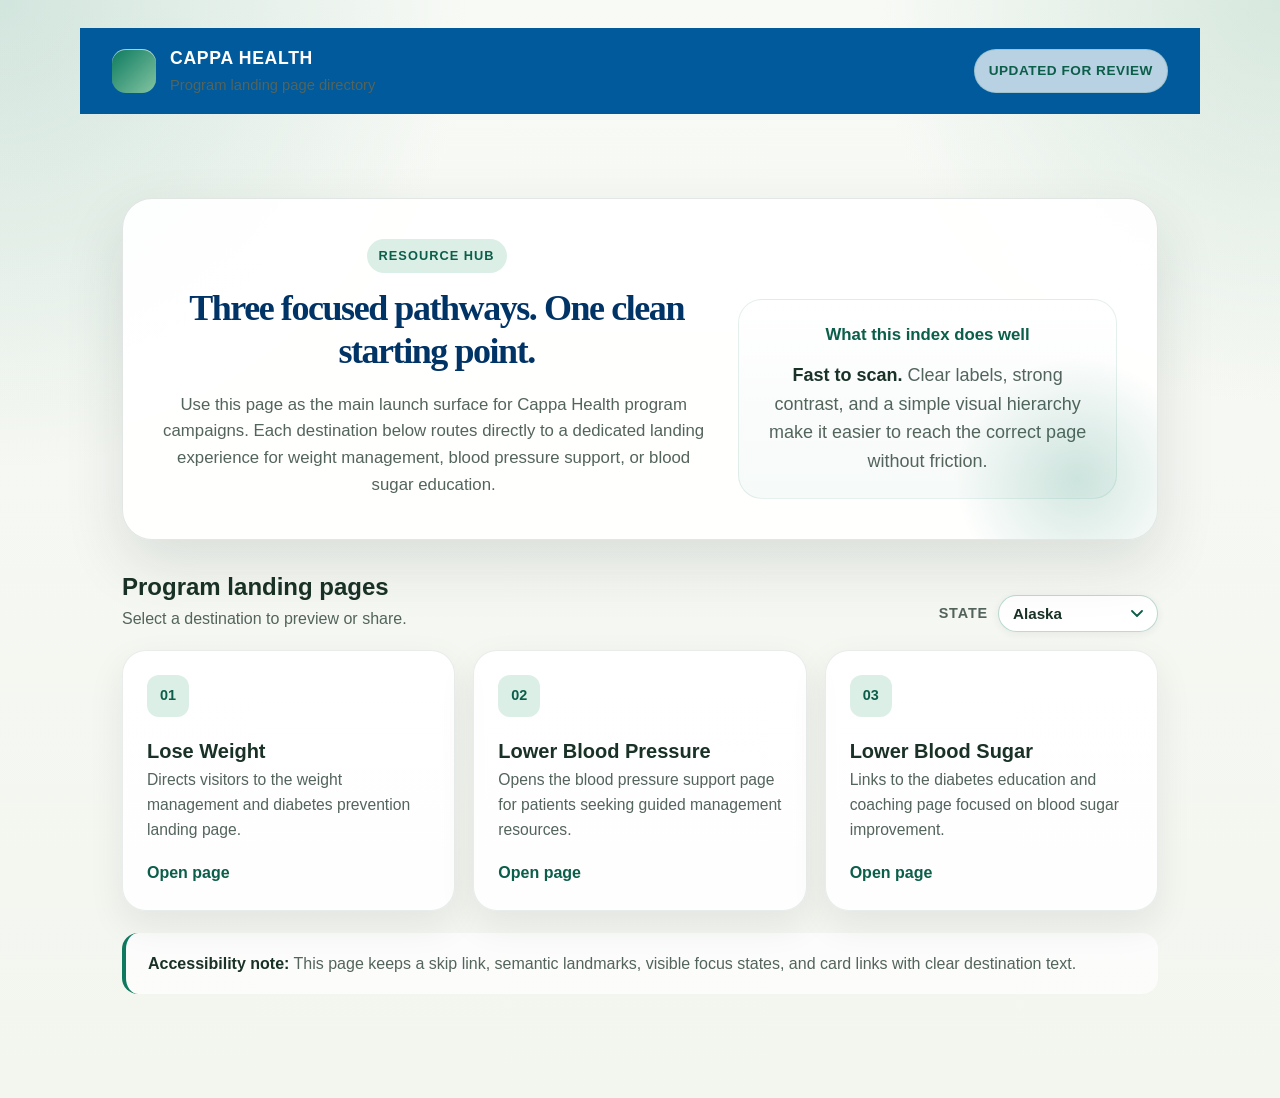
==== commit e77f4940: "Added a selector on the index page to choose the state to be referenced." ====
--- a/index.html
+++ b/index.html
@@ -304,6 +304,56 @@
           padding: 22px;
         }
       }
+
+      @media (prefers-reduced-motion: reduce) {
+        .program-card:hover,
+        .program-card:focus-visible {
+          transform: none;
+        }
+      }
+
+      .state-selector {
+        display: flex;
+        align-items: center;
+        gap: 10px;
+        flex-shrink: 0;
+      }
+
+      .state-selector label {
+        font-size: 0.9rem;
+        font-weight: 700;
+        color: var(--muted);
+        text-transform: uppercase;
+        letter-spacing: 0.06em;
+        white-space: nowrap;
+      }
+
+      .state-selector select {
+        appearance: none;
+        padding: 9px 36px 9px 14px;
+        border: 1px solid rgba(13, 122, 95, 0.28);
+        border-radius: 999px;
+        background:
+          url("data:image/svg+xml,%3Csvg xmlns='http://www.w3.org/2000/svg' width='12' height='7' fill='none'%3E%3Cpath d='M1 1l5 5 5-5' stroke='%230b5e49' stroke-width='1.8' stroke-linecap='round' stroke-linejoin='round'/%3E%3C/svg%3E")
+            no-repeat right 14px center,
+          #fff;
+        color: var(--ink);
+        font-size: 0.95rem;
+        font-weight: 600;
+        font-family: inherit;
+        cursor: pointer;
+        box-shadow: 0 2px 8px rgba(25, 49, 38, 0.07);
+        transition:
+          border-color 0.15s ease,
+          box-shadow 0.15s ease;
+        min-width: 160px;
+      }
+
+      .state-selector select:focus {
+        outline: 2px solid var(--accent);
+        outline-offset: 2px;
+        border-color: var(--accent);
+      }
     </style>
   </head>
   <body>
@@ -320,7 +370,7 @@
         <div class="status-pill">Updated for review</div>
       </header>
 
-      <main id="main-content">
+      <main id="main-content" tabindex="-1">
         <section class="hero" aria-labelledby="hero-title">
           <div class="hero-grid">
             <div class="hero-copy">
@@ -352,6 +402,12 @@
             <div>
               <h2 id="programs-title">Program landing pages</h2>
               <p>Select a destination to preview or share.</p>
+            </div>
+            <div class="state-selector">
+              <label for="state-select">State</label>
+              <select id="state-select" aria-label="Select state">
+                <option value="alaska">Alaska</option>
+              </select>
             </div>
           </div>
 
@@ -409,5 +465,23 @@
         </section>
       </main>
     </div>
+    <script>
+      (function () {
+        var select = document.getElementById("state-select");
+        var cards = document.querySelectorAll(".program-card");
+
+        function updateLinks() {
+          var state = select.value;
+          cards.forEach(function (card) {
+            var url = new URL(card.href, location.href);
+            url.searchParams.set("state", state);
+            card.href = url.pathname + url.search;
+          });
+        }
+
+        select.addEventListener("change", updateLinks);
+        updateLinks();
+      })();
+    </script>
   </body>
 </html>
--- a/web.css
+++ b/web.css
@@ -1,7 +1,9 @@
-/* web.css — Cappa Health Landing Page Styles (WCAG 2.1 AA compliant) */
+/* web.css — Cappa Health Landing Page Styles (designed to meet WCAG 2.1 AA guidelines) */
 
 /* ===== Reset & Base ===== */
-*, *::before, *::after {
+*,
+*::before,
+*::after {
   box-sizing: border-box;
   margin: 0;
   padding: 0;
@@ -12,8 +14,21 @@
   scroll-behavior: smooth;
 }
 
+@media (prefers-reduced-motion: reduce) {
+  html {
+    scroll-behavior: auto;
+  }
+
+  *,
+  *::before,
+  *::after {
+    animation: none !important;
+    transition: none !important;
+  }
+}
+
 body {
-  font-family: 'Segoe UI', Arial, sans-serif;
+  font-family: "Segoe UI", Arial, sans-serif;
   font-size: 1rem;
   line-height: 1.6;
   color: #1a1a1a;
@@ -88,14 +103,14 @@
   outline-color: #ffffff;
 }
 
-nav[aria-label="Main navigation"] ul {
+.main-nav ul {
   list-style: none;
   display: flex;
   gap: 1.5rem;
   flex-wrap: wrap;
 }
 
-nav[aria-label="Main navigation"] a {
+.main-nav a {
   color: #ffffff;
   text-decoration: none;
   font-weight: 600;
@@ -105,9 +120,16 @@
   transition: border-color 0.2s ease;
 }
 
-nav[aria-label="Main navigation"] a:hover,
-nav[aria-label="Main navigation"] a:focus-visible {
+.main-nav a:hover,
+.main-nav a:focus-visible {
   border-bottom-color: #ffffff;
+}
+
+.main-nav a:focus-visible {
+  outline: 3px solid #ffffff;
+  outline-offset: 3px;
+  border-radius: 3px;
+  box-shadow: 0 0 0 2px #003f6e;
 }
 
 /* ===== Hero Section ===== */
@@ -257,7 +279,7 @@
     font-size: 1.4rem;
   }
 
-  nav[aria-label="Main navigation"] ul {
+  .main-nav ul {
     gap: 1rem;
   }
 }
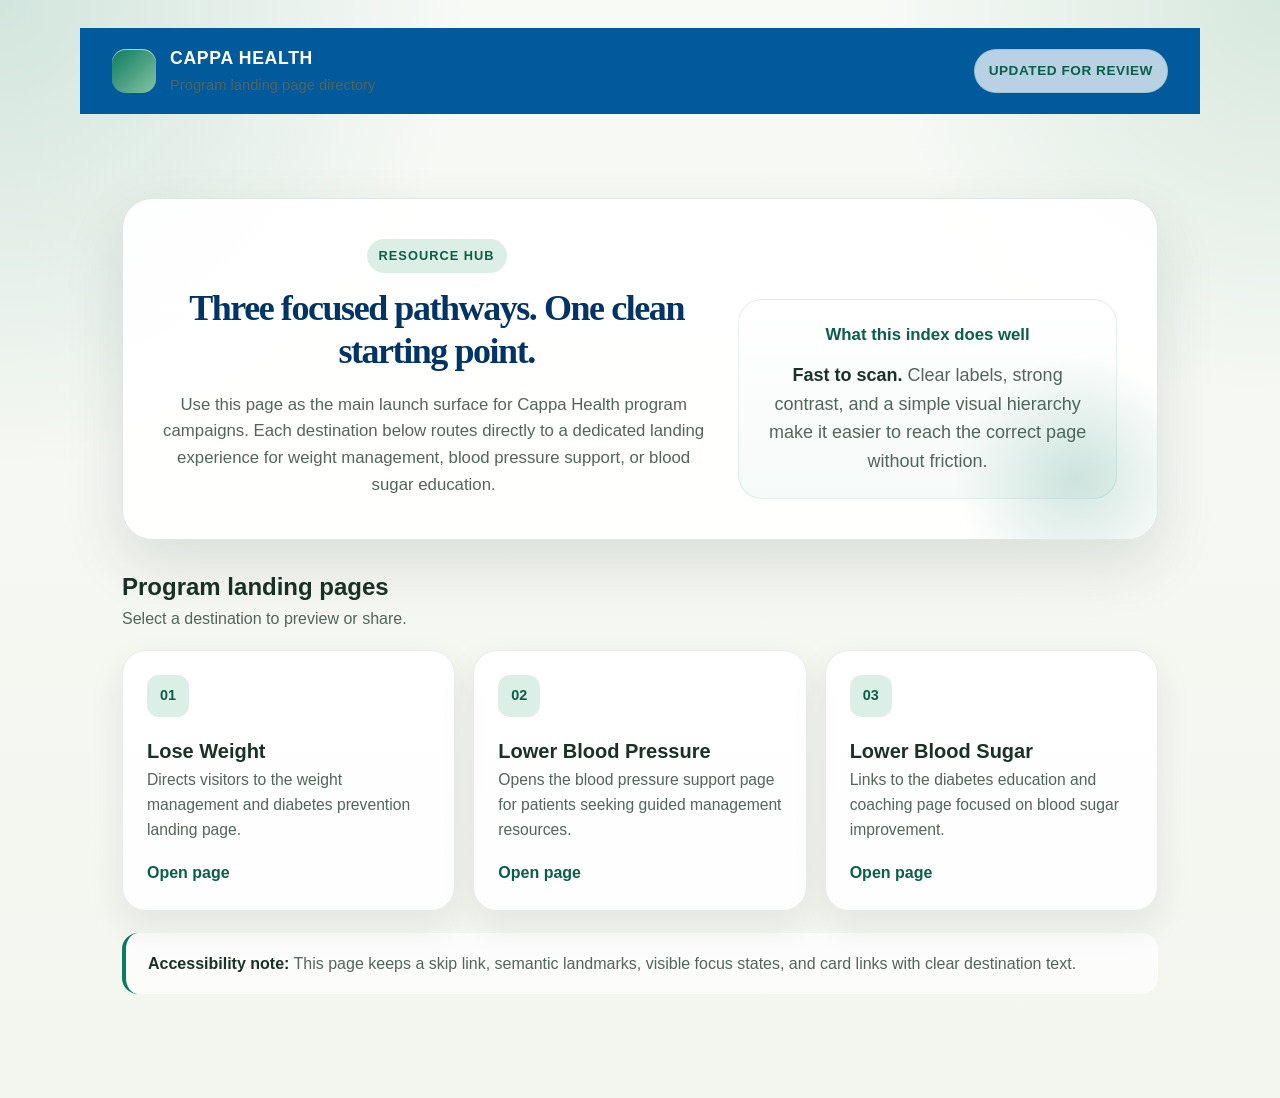
==== commit 14f51925: "removed ability to configure based on State" ====
--- a/index.html
+++ b/index.html
@@ -312,48 +312,6 @@
         }
       }
 
-      .state-selector {
-        display: flex;
-        align-items: center;
-        gap: 10px;
-        flex-shrink: 0;
-      }
-
-      .state-selector label {
-        font-size: 0.9rem;
-        font-weight: 700;
-        color: var(--muted);
-        text-transform: uppercase;
-        letter-spacing: 0.06em;
-        white-space: nowrap;
-      }
-
-      .state-selector select {
-        appearance: none;
-        padding: 9px 36px 9px 14px;
-        border: 1px solid rgba(13, 122, 95, 0.28);
-        border-radius: 999px;
-        background:
-          url("data:image/svg+xml,%3Csvg xmlns='http://www.w3.org/2000/svg' width='12' height='7' fill='none'%3E%3Cpath d='M1 1l5 5 5-5' stroke='%230b5e49' stroke-width='1.8' stroke-linecap='round' stroke-linejoin='round'/%3E%3C/svg%3E")
-            no-repeat right 14px center,
-          #fff;
-        color: var(--ink);
-        font-size: 0.95rem;
-        font-weight: 600;
-        font-family: inherit;
-        cursor: pointer;
-        box-shadow: 0 2px 8px rgba(25, 49, 38, 0.07);
-        transition:
-          border-color 0.15s ease,
-          box-shadow 0.15s ease;
-        min-width: 160px;
-      }
-
-      .state-selector select:focus {
-        outline: 2px solid var(--accent);
-        outline-offset: 2px;
-        border-color: var(--accent);
-      }
     </style>
   </head>
   <body>
@@ -402,12 +360,6 @@
             <div>
               <h2 id="programs-title">Program landing pages</h2>
               <p>Select a destination to preview or share.</p>
-            </div>
-            <div class="state-selector">
-              <label for="state-select">State</label>
-              <select id="state-select" aria-label="Select state">
-                <option value="alaska">Alaska</option>
-              </select>
             </div>
           </div>
 
@@ -465,23 +417,5 @@
         </section>
       </main>
     </div>
-    <script>
-      (function () {
-        var select = document.getElementById("state-select");
-        var cards = document.querySelectorAll(".program-card");
-
-        function updateLinks() {
-          var state = select.value;
-          cards.forEach(function (card) {
-            var url = new URL(card.href, location.href);
-            url.searchParams.set("state", state);
-            card.href = url.pathname + url.search;
-          });
-        }
-
-        select.addEventListener("change", updateLinks);
-        updateLinks();
-      })();
-    </script>
   </body>
 </html>
